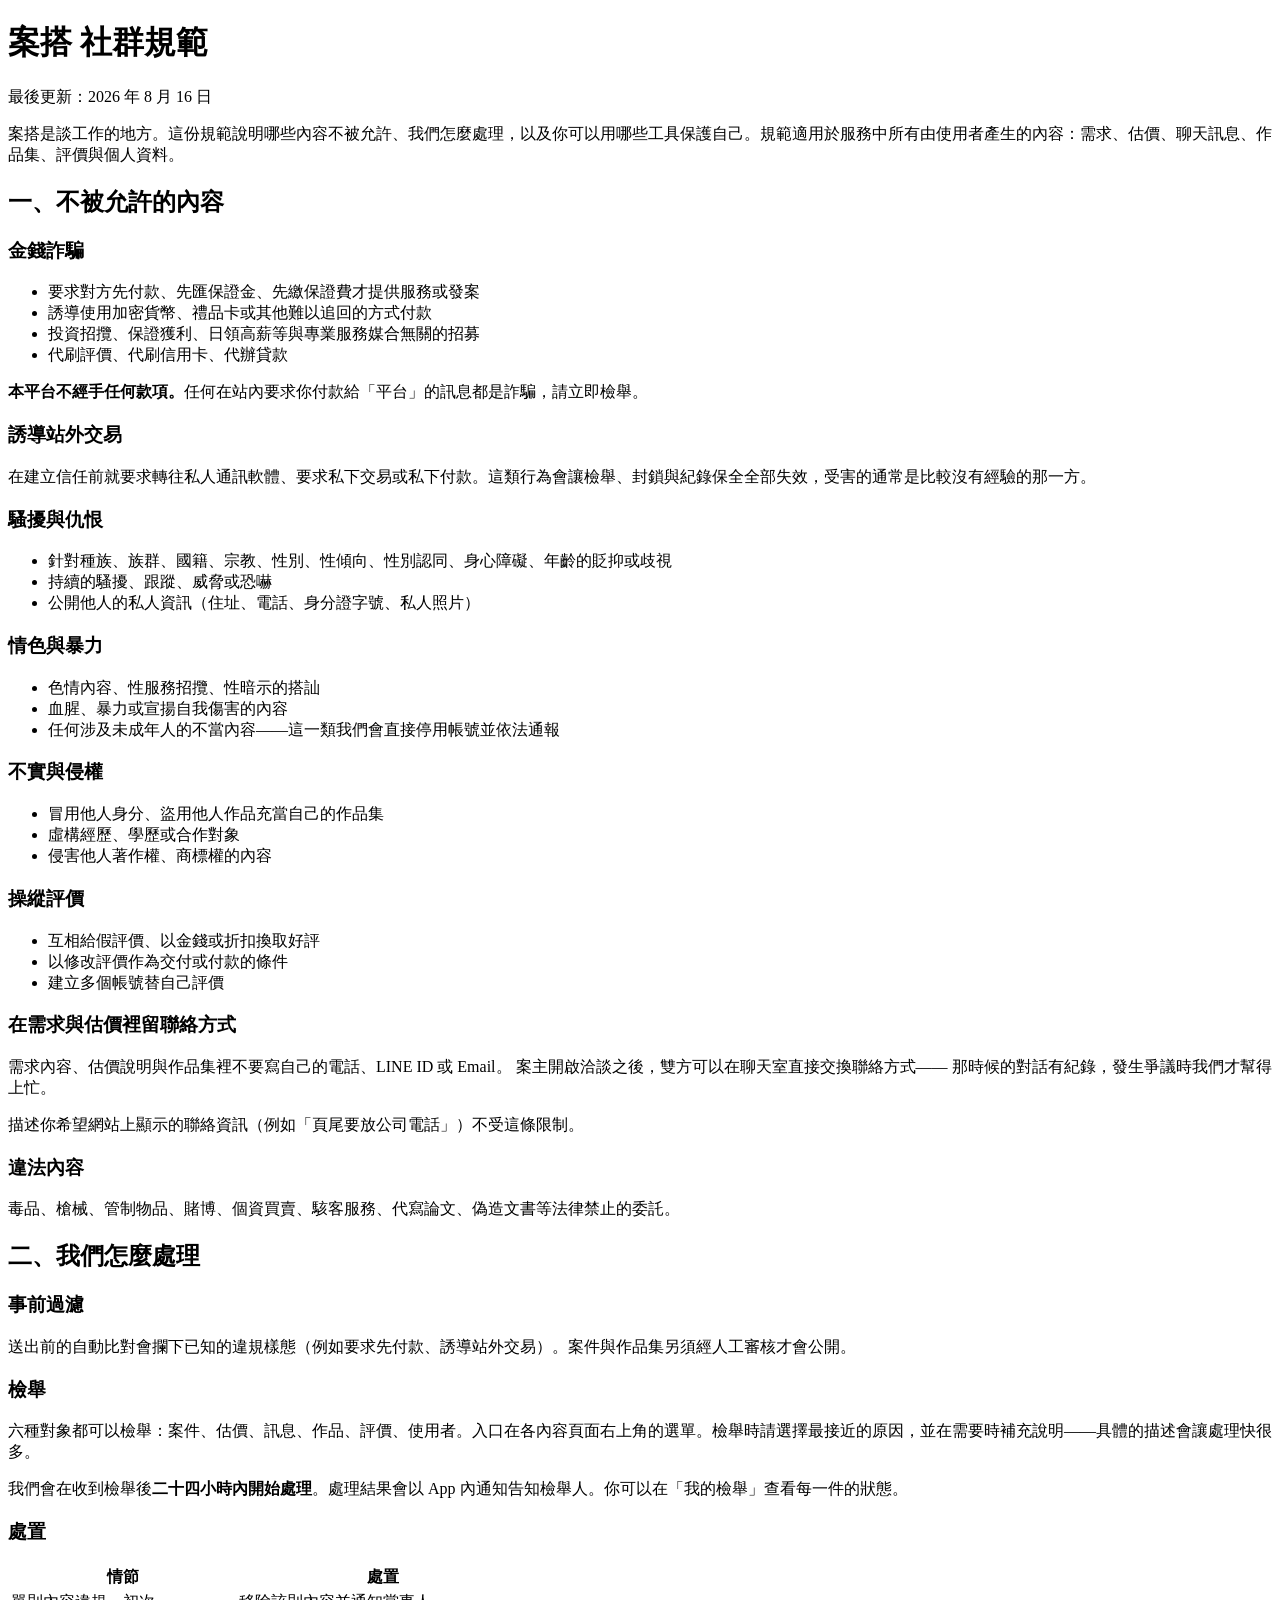
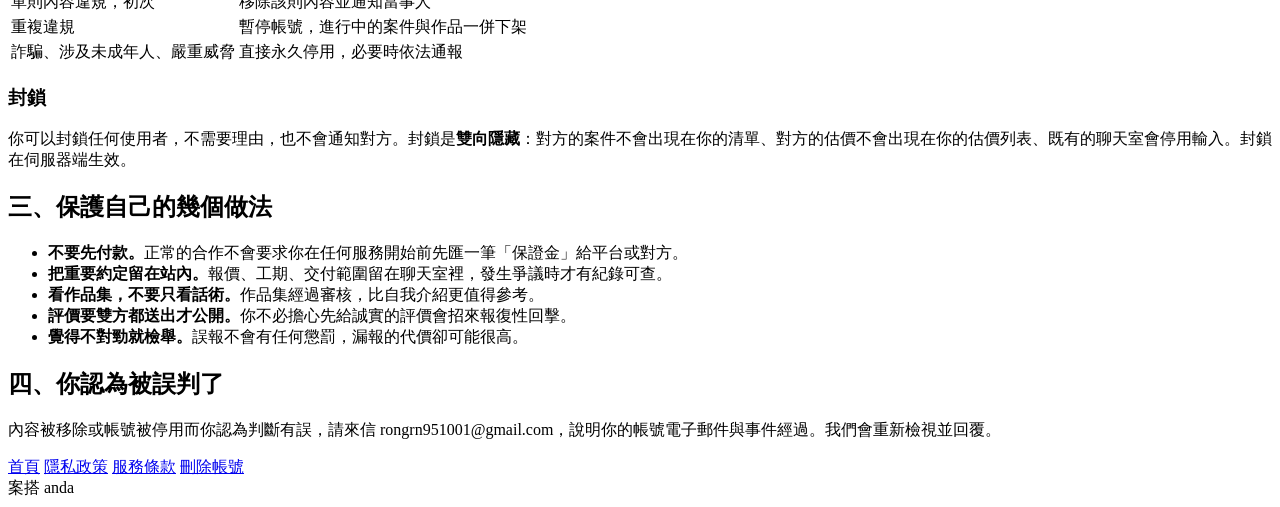
==== guidelines.html @ a82317aa "案搭法律文件" ====
<!doctype html>
<html lang="zh-Hant">
  <head>
    <meta charset="utf-8" />
    <meta name="viewport" content="width=device-width, initial-scale=1" />
    <title>社群規範｜案搭</title>
    <link rel="stylesheet" href="style.css" />
  </head>
  <body>
    <main>
      <h1>案搭 社群規範</h1>
      <p class="meta">最後更新：<span class="fill">2026 年 8 月 16 日</span></p>

      <p>
        案搭是談工作的地方。這份規範說明哪些內容不被允許、我們怎麼處理，以及你可以用哪些工具保護自己。規範適用於服務中所有由使用者產生的內容：需求、估價、聊天訊息、作品集、評價與個人資料。
      </p>

      <h2>一、不被允許的內容</h2>

      <h3>金錢詐騙</h3>
      <ul>
        <li>要求對方先付款、先匯保證金、先繳保證費才提供服務或發案</li>
        <li>誘導使用加密貨幣、禮品卡或其他難以追回的方式付款</li>
        <li>投資招攬、保證獲利、日領高薪等與專業服務媒合無關的招募</li>
        <li>代刷評價、代刷信用卡、代辦貸款</li>
      </ul>

      <p class="note">
        <strong>本平台不經手任何款項。</strong>任何在站內要求你付款給「平台」的訊息都是詐騙，請立即檢舉。
      </p>

      <h3>誘導站外交易</h3>
      <p>
        在建立信任前就要求轉往私人通訊軟體、要求私下交易或私下付款。這類行為會讓檢舉、封鎖與紀錄保全全部失效，受害的通常是比較沒有經驗的那一方。
      </p>

      <h3>騷擾與仇恨</h3>
      <ul>
        <li>針對種族、族群、國籍、宗教、性別、性傾向、性別認同、身心障礙、年齡的貶抑或歧視</li>
        <li>持續的騷擾、跟蹤、威脅或恐嚇</li>
        <li>公開他人的私人資訊（住址、電話、身分證字號、私人照片）</li>
      </ul>

      <h3>情色與暴力</h3>
      <ul>
        <li>色情內容、性服務招攬、性暗示的搭訕</li>
        <li>血腥、暴力或宣揚自我傷害的內容</li>
        <li>任何涉及未成年人的不當內容——這一類我們會直接停用帳號並依法通報</li>
      </ul>

      <h3>不實與侵權</h3>
      <ul>
        <li>冒用他人身分、盜用他人作品充當自己的作品集</li>
        <li>虛構經歷、學歷或合作對象</li>
        <li>侵害他人著作權、商標權的內容</li>
      </ul>

      <h3>操縱評價</h3>
      <ul>
        <li>互相給假評價、以金錢或折扣換取好評</li>
        <li>以修改評價作為交付或付款的條件</li>
        <li>建立多個帳號替自己評價</li>
      </ul>

      <h3>在需求與估價裡留聯絡方式</h3>
      <p>
        需求內容、估價說明與作品集裡不要寫自己的電話、LINE ID 或 Email。
        案主開啟洽談之後，雙方可以在聊天室直接交換聯絡方式——
        那時候的對話有紀錄，發生爭議時我們才幫得上忙。
      </p>
      <p>
        描述你希望網站上顯示的聯絡資訊（例如「頁尾要放公司電話」）不受這條限制。
      </p>

      <h3>違法內容</h3>
      <p>
        毒品、槍械、管制物品、賭博、個資買賣、駭客服務、代寫論文、偽造文書等法律禁止的委託。
      </p>

      <h2>二、我們怎麼處理</h2>

      <h3>事前過濾</h3>
      <p>
        送出前的自動比對會攔下已知的違規樣態（例如要求先付款、誘導站外交易）。案件與作品集另須經人工審核才會公開。
      </p>

      <h3>檢舉</h3>
      <p>
        六種對象都可以檢舉：案件、估價、訊息、作品、評價、使用者。入口在各內容頁面右上角的選單。檢舉時請選擇最接近的原因，並在需要時補充說明——具體的描述會讓處理快很多。
      </p>

      <p>
        我們會在收到檢舉後<strong>二十四小時內開始處理</strong>。處理結果會以 App 內通知告知檢舉人。你可以在「我的檢舉」查看每一件的狀態。
      </p>

      <h3>處置</h3>
      <div class="scroll">
        <table>
          <tr>
            <th>情節</th>
            <th>處置</th>
          </tr>
          <tr>
            <td>單則內容違規，初次</td>
            <td>移除該則內容並通知當事人</td>
          </tr>
          <tr>
            <td>重複違規</td>
            <td>暫停帳號，進行中的案件與作品一併下架</td>
          </tr>
          <tr>
            <td>詐騙、涉及未成年人、嚴重威脅</td>
            <td>直接永久停用，必要時依法通報</td>
          </tr>
        </table>
      </div>

      <h3>封鎖</h3>
      <p>
        你可以封鎖任何使用者，不需要理由，也不會通知對方。封鎖是<strong>雙向隱藏</strong>：對方的案件不會出現在你的清單、對方的估價不會出現在你的估價列表、既有的聊天室會停用輸入。封鎖在伺服器端生效。
      </p>

      <h2>三、保護自己的幾個做法</h2>

      <ul>
        <li><strong>不要先付款。</strong>正常的合作不會要求你在任何服務開始前先匯一筆「保證金」給平台或對方。</li>
        <li><strong>把重要約定留在站內。</strong>報價、工期、交付範圍留在聊天室裡，發生爭議時才有紀錄可查。</li>
        <li><strong>看作品集，不要只看話術。</strong>作品集經過審核，比自我介紹更值得參考。</li>
        <li><strong>評價要雙方都送出才公開。</strong>你不必擔心先給誠實的評價會招來報復性回擊。</li>
        <li><strong>覺得不對勁就檢舉。</strong>誤報不會有任何懲罰，漏報的代價卻可能很高。</li>
      </ul>

      <h2>四、你認為被誤判了</h2>

      <p>
        內容被移除或帳號被停用而你認為判斷有誤，請來信 <span class="fill">rongrn951001@gmail.com</span>，說明你的帳號電子郵件與事件經過。我們會重新檢視並回覆。
      </p>

      <nav>
        <a href="index.html">首頁</a>
        <a href="privacy.html">隱私政策</a>
        <a href="terms.html">服務條款</a>
        <a href="delete-account.html">刪除帳號</a>
      </nav>

      <footer>案搭 anda</footer>
    </main>
  </body>
</html>
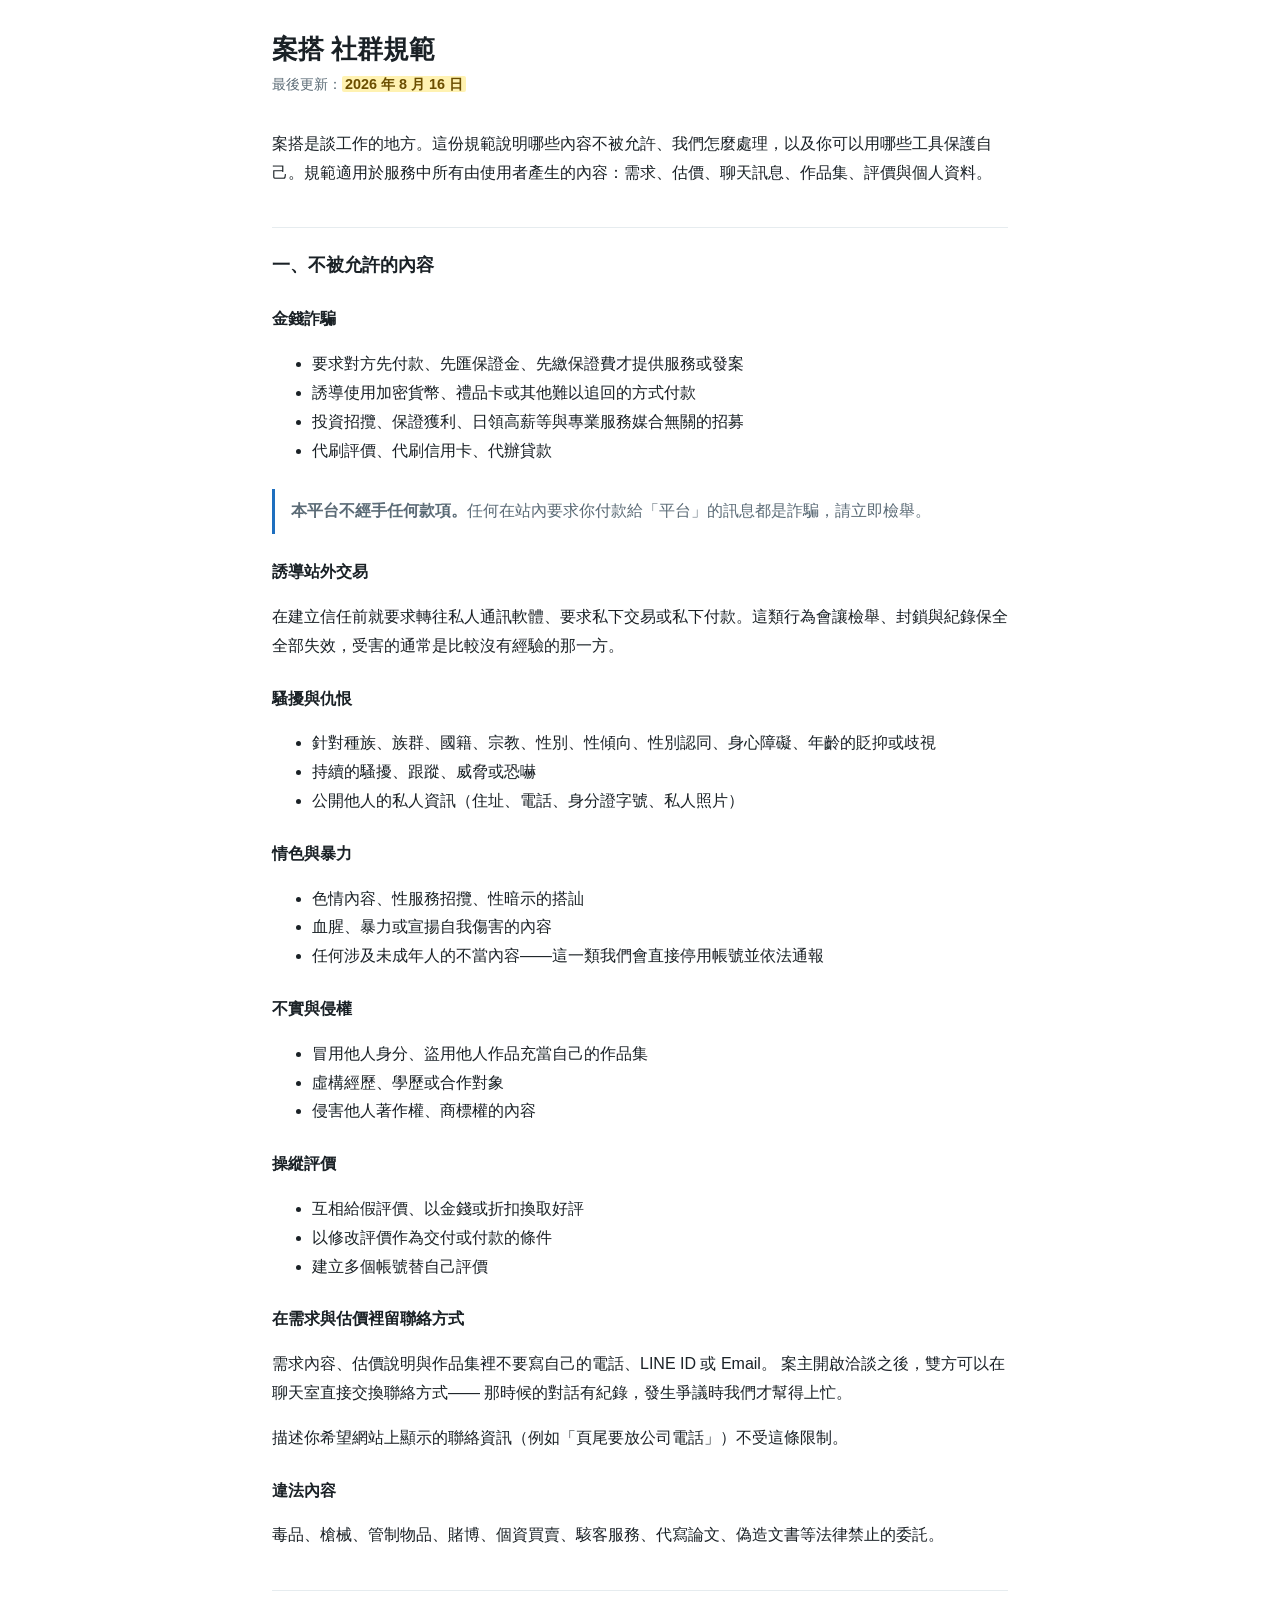
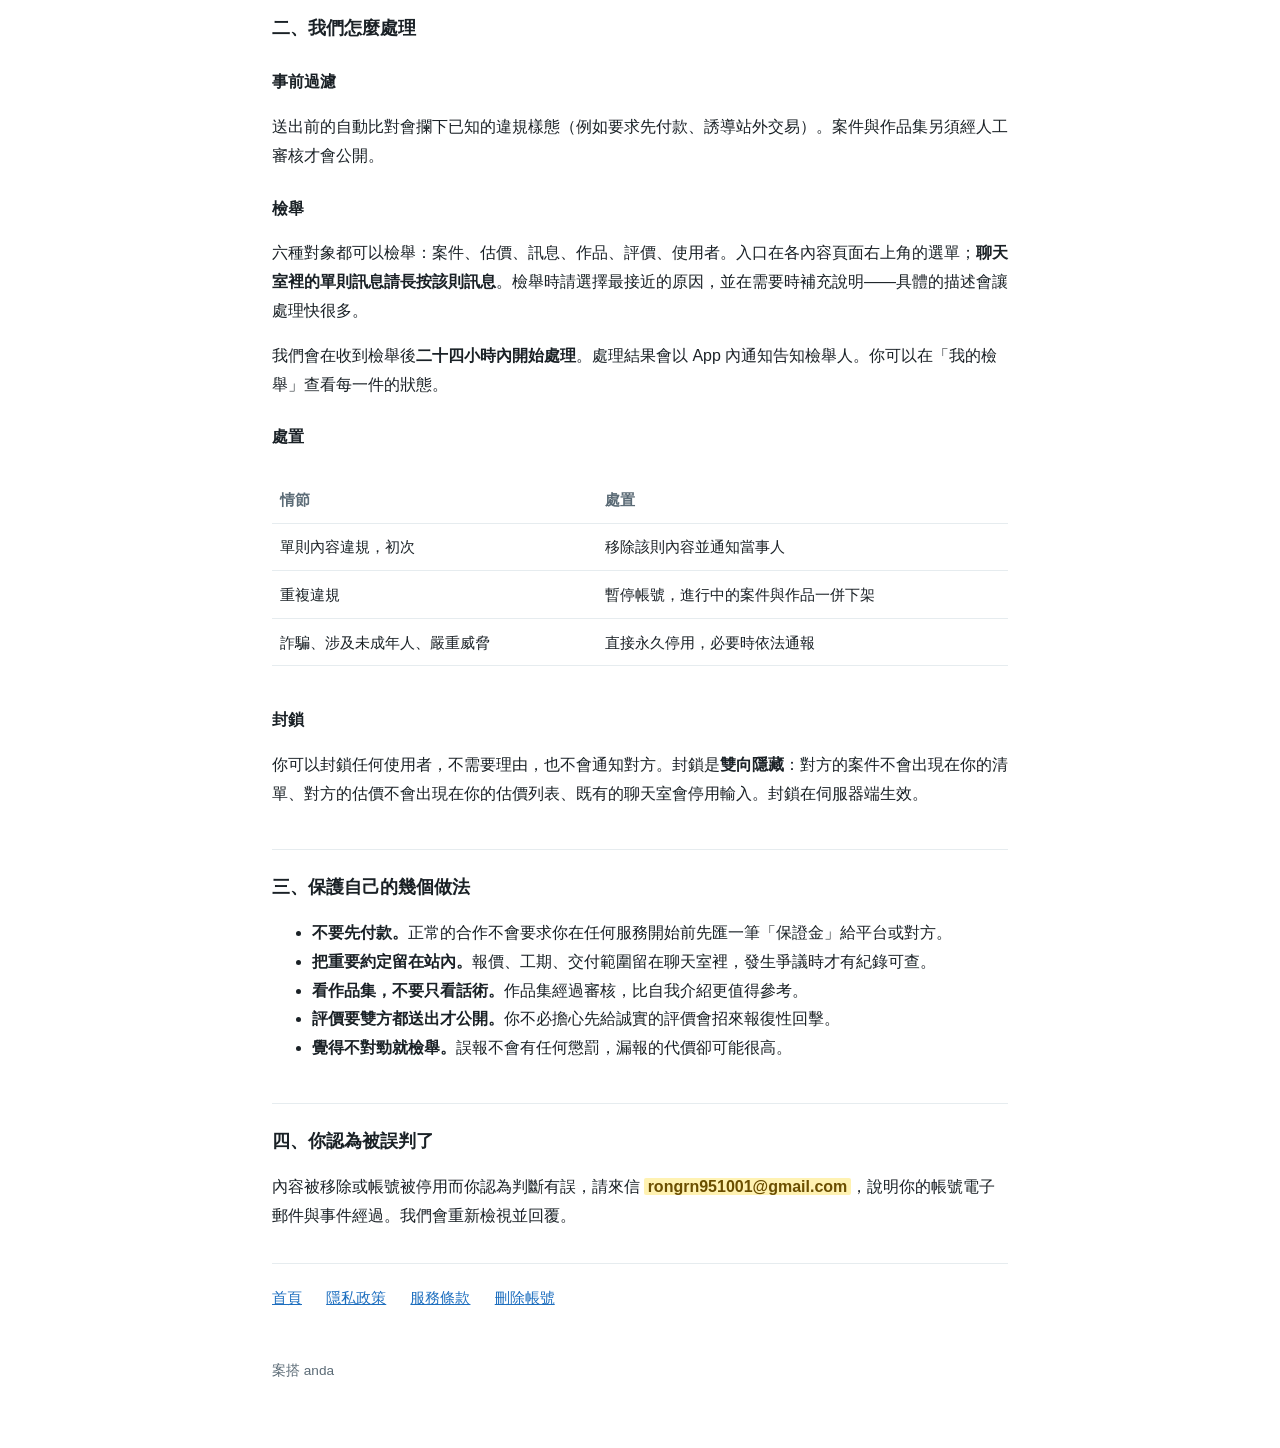
==== commit 75f5d094: "檢舉說明補上：單則訊息是長按，不是右上角選單 原文寫「入口在各內容頁面右上角的選單」，但一則訊息沒有自己的頁面 可以掛選單。照著這句去找的人會找不到。  Co-Authored-By: Claude " ====
--- a/guidelines.html
+++ b/guidelines.html
@@ -86,7 +86,7 @@
 
       <h3>檢舉</h3>
       <p>
-        六種對象都可以檢舉：案件、估價、訊息、作品、評價、使用者。入口在各內容頁面右上角的選單。檢舉時請選擇最接近的原因，並在需要時補充說明——具體的描述會讓處理快很多。
+        六種對象都可以檢舉：案件、估價、訊息、作品、評價、使用者。入口在各內容頁面右上角的選單；<strong>聊天室裡的單則訊息請長按該則訊息</strong>。檢舉時請選擇最接近的原因，並在需要時補充說明——具體的描述會讓處理快很多。
       </p>
 
       <p>
--- a/style.css
+++ b/style.css
@@ -0,0 +1,138 @@
+/*
+  法律文件的共用樣式。
+
+  刻意不引用任何外部資源（字型、CDN）—— 審查員可能在網路受限的環境開啟，
+  而一個載不出樣式的隱私政策比樸素的更糟。全部用系統字型。
+*/
+
+:root {
+  --ink: #1a2126;
+  --sub: #5b6b76;
+  --line: #e6ecef;
+  --accent: #1e6fbf;
+  --bg: #ffffff;
+}
+
+@media (prefers-color-scheme: dark) {
+  :root {
+    --ink: #e8eef2;
+    --sub: #9fb0bb;
+    --line: #2a3439;
+    --accent: #6cb0f5;
+    --bg: #141a1e;
+  }
+}
+
+* {
+  box-sizing: border-box;
+}
+
+body {
+  margin: 0;
+  padding: 2rem 1.25rem 4rem;
+  background: var(--bg);
+  color: var(--ink);
+  font-family: -apple-system, BlinkMacSystemFont, "Segoe UI", "Noto Sans TC",
+    "PingFang TC", "Microsoft JhengHei", sans-serif;
+  font-size: 16px;
+  line-height: 1.8;
+  -webkit-text-size-adjust: 100%;
+}
+
+main {
+  max-width: 46rem;
+  margin: 0 auto;
+}
+
+h1 {
+  font-size: 1.6rem;
+  line-height: 1.4;
+  margin: 0 0 0.25rem;
+}
+
+h2 {
+  font-size: 1.15rem;
+  margin: 2.5rem 0 0.75rem;
+  padding-top: 1.25rem;
+  border-top: 1px solid var(--line);
+}
+
+h3 {
+  font-size: 1rem;
+  margin: 1.5rem 0 0.5rem;
+}
+
+p,
+li {
+  color: var(--ink);
+}
+
+.meta {
+  color: var(--sub);
+  font-size: 0.9rem;
+  margin: 0 0 2rem;
+}
+
+a {
+  color: var(--accent);
+}
+
+table {
+  width: 100%;
+  border-collapse: collapse;
+  margin: 1rem 0;
+  font-size: 0.95rem;
+}
+
+th,
+td {
+  text-align: left;
+  vertical-align: top;
+  padding: 0.6rem 0.5rem;
+  border-bottom: 1px solid var(--line);
+}
+
+th {
+  color: var(--sub);
+  font-weight: 600;
+  white-space: nowrap;
+}
+
+/* 表格在窄螢幕上要能自己橫向捲，不要把整頁撐寬。 */
+.scroll {
+  overflow-x: auto;
+}
+
+.note {
+  border-left: 3px solid var(--accent);
+  padding: 0.5rem 0 0.5rem 1rem;
+  margin: 1.5rem 0;
+  color: var(--sub);
+}
+
+/* 待填的空格。發布前務必全部換掉 —— 用顏色標出來，漏了一眼就看得到。 */
+.fill {
+  background: #fff2b2;
+  color: #6b4e00;
+  padding: 0 0.2em;
+  border-radius: 2px;
+  font-weight: 600;
+}
+
+nav {
+  margin: 2rem 0 0;
+  padding-top: 1.25rem;
+  border-top: 1px solid var(--line);
+  font-size: 0.95rem;
+}
+
+nav a {
+  margin-right: 1.25rem;
+  display: inline-block;
+}
+
+footer {
+  margin-top: 3rem;
+  color: var(--sub);
+  font-size: 0.85rem;
+}
